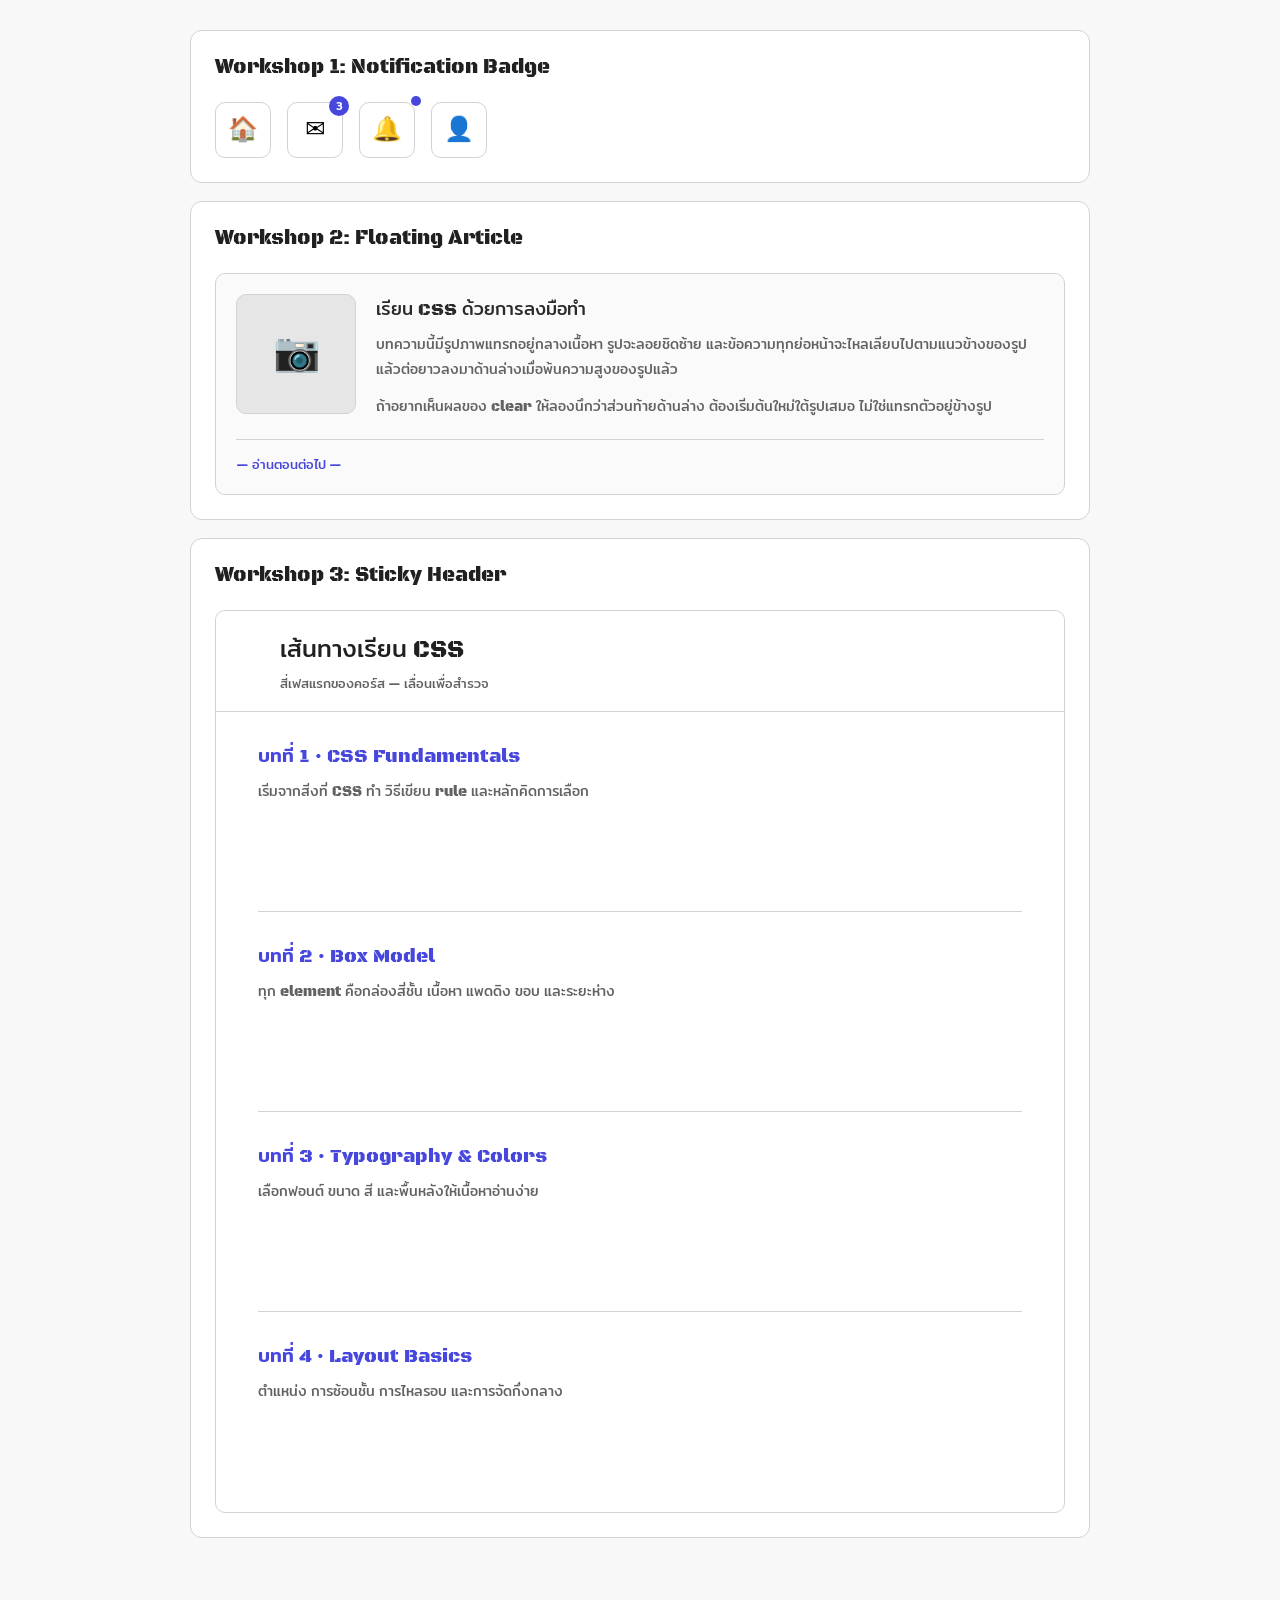
==== layout-basics/index.html @ 8f417d58 "Update layout basics workshop" ====
<!doctype html>
<html lang="th">
  <head>
    <meta charset="UTF-8" />
    <meta name="viewport" content="width=device-width, initial-scale=1.0" />
    <title>Layout Basics</title>
    <link rel="stylesheet" href="./layout-basics.css" />
    <link rel="stylesheet" href="../global.css" />
  </head>
  <body>
    <main class="page">
      <!-- Workshop 1 -->
      <section class="workshop">
        <h2>Workshop 1: Notification Badge</h2>

        <div class="toolbar">
          <button
            class="icon-btn"
            aria-label="Home"
            onclick="window.location.href = '../'"
          >
            <span class="icon">🏠</span>
          </button>

          <button class="icon-btn" aria-label="Messages">
            <span class="icon">✉️</span>
            <span class="badge">3</span>
          </button>

          <button class="icon-btn" aria-label="Notifications">
            <span class="icon">🔔</span>
            <span class="badge badge--dot"></span>
          </button>

          <button class="icon-btn" aria-label="Profile">
            <span class="icon">👤</span>
          </button>
        </div>
      </section>

      <!-- Workshop 2 -->
      <section class="workshop">
        <h2>Workshop 2: Floating Article</h2>

        <article class="article">
          <div class="photo">📷</div>

          <h3 class="headline">เรียน CSS ด้วยการลงมือทำ</h3>

          <p class="text">
            บทความนี้มีรูปภาพแทรกอยู่กลางเนื้อหา รูปจะลอยชิดซ้าย
            และข้อความทุกย่อหน้าจะไหลเลียบไปตามแนวข้างของรูป
            แล้วต่อยาวลงมาด้านล่างเมื่อพ้นความสูงของรูปแล้ว
          </p>

          <p class="text">
            ถ้าอยากเห็นผลของ clear ให้ลองนึกว่าส่วนท้ายด้านล่าง
            ต้องเริ่มต้นใหม่ใต้รูปเสมอ ไม่ใช่แทรกตัวอยู่ข้างรูป
          </p>

          <div class="footer">— อ่านตอนต่อไป —</div>
        </article>
      </section>

      <!-- Workshop 3 -->
      <section class="workshop">
        <h2>Workshop 3: Sticky Header</h2>

        <div class="sticky-demo">
          <header class="hero">
            <div class="container">
              <h1 class="page-title">เส้นทางเรียน CSS</h1>
              <p class="page-sub">สี่เฟสแรกของคอร์ส — เลื่อนเพื่อสำรวจ</p>
            </div>
          </header>

          <main class="content">
            <section class="chapter">
              <h2 class="chapter-head">บทที่ 1 · CSS Fundamentals</h2>
              <p class="chapter-body">
                เริ่มจากสิ่งที่ CSS ทำ วิธีเขียน rule และหลักคิดการเลือก
              </p>
            </section>

            <section class="chapter">
              <h2 class="chapter-head">บทที่ 2 · Box Model</h2>
              <p class="chapter-body">
                ทุก element คือกล่องสี่ชั้น เนื้อหา แพดดิง ขอบ และระยะห่าง
              </p>
            </section>

            <section class="chapter">
              <h2 class="chapter-head">บทที่ 3 · Typography & Colors</h2>
              <p class="chapter-body">
                เลือกฟอนต์ ขนาด สี และพื้นหลังให้เนื้อหาอ่านง่าย
              </p>
            </section>

            <section class="chapter">
              <h2 class="chapter-head">บทที่ 4 · Layout Basics</h2>
              <p class="chapter-body">
                ตำแหน่ง การซ้อนชั้น การไหลรอบ และการจัดกึ่งกลาง
              </p>
            </section>
          </main>
        </div>
      </section>
    </main>
  </body>
</html>
---- layout-basics/layout-basics.css ----
@import url('https://fonts.googleapis.com/css2?family=Black+Ops+One&family=Mitr:wght@200;300;400;500;600;700&display=swap');

* {
    box-sizing: border-box;
    margin: 0;
    padding: 0;
    font-family: "Black Ops One", "Mitr", system-ui;
}

body {
    min-height: 100vh;
    background-color: rgb(248, 248, 248);
    color: rgb(43, 41, 41);
    font-family: "Mitr", system-ui;
}


/* =========================
   PAGE
========================= */

.page {
    width: 90%;
    max-width: 900px;
    margin: 0 auto;
    padding: 30px 0 50px;
}

.page-header {
    margin-bottom: 32px;
}

.eyebrow {
    margin-bottom: 18px;

    color: rgb(71, 71, 221);

    font-family: "Black Ops One", "Mitr", system-ui;
    font-size: 13px;
}

.page-header h1 {
    margin-bottom: 12px;

    font-family: "Black Ops One", "Mitr", system-ui;
    font-size: 34px;
    font-weight: 400;

    color: rgb(32, 32, 32);
}

.page-description {
    color: rgb(99, 98, 98);
    font-size: 14px;
}


/* =========================
   WORKSHOP CARD
========================= */

.workshop {
    margin-bottom: 18px;
    padding: 24px;

    background-color: white;

    border: 1px solid lightgray;
    border-radius: 12px;
}

.workshop > h2 {
    margin-bottom: 22px;

    font-family: "Black Ops One", "Mitr", system-ui;
    font-size: 20px;
    font-weight: 400;

    color: rgb(32, 32, 32);
}


/* =========================
   WORKSHOP 1
   Notification Badge
========================= */

.toolbar {
    display: flex;
    align-items: center;
    gap: 16px;
}

.icon-btn {
    position: relative;

    width: 56px;
    height: 56px;

    display: flex;
    align-items: center;
    justify-content: center;

    background-color: white;

    border: 1px solid lightgray;
    border-radius: 10px;

    font-size: 24px;
    cursor: pointer;
}

.icon-btn:hover {
    background-color: rgb(235, 235, 235);
}

.badge {
    position: absolute;

    top: -7px;
    right: -7px;

    min-width: 20px;
    height: 20px;

    display: flex;
    align-items: center;
    justify-content: center;

    padding: 0 5px;

    color: white;
    background-color: rgb(71, 71, 221);

    border-radius: 20px;

    font-family: "Mitr", system-ui;
    font-size: 11px;
    font-weight: 500;

    z-index: 2;
}

.badge--dot {
    min-width: 10px;
    width: 10px;
    height: 10px;
    padding: 0;
}


/* =========================
   WORKSHOP 2
   Floating Article
========================= */

.article {
    padding: 20px;

    background-color: rgb(250, 250, 250);

    border: 1px solid lightgray;
    border-radius: 10px;
}

.photo {
    float: left;

    width: 120px;
    height: 120px;

    margin-right: 20px;
    margin-bottom: 12px;

    display: flex;
    align-items: center;
    justify-content: center;

    background-color: rgb(230, 230, 230);

    border: 1px solid lightgray;
    border-radius: 10px;

    font-size: 38px;
}

.headline {
    margin-bottom: 10px;

    font-family: "Black Ops One", "Mitr", system-ui;
    font-size: 18px;
    font-weight: 400;
}

.text {
    margin-bottom: 12px;

    color: rgb(99, 98, 98);

    font-size: 14px;
    line-height: 1.8;
}

.footer {
    clear: both;

    margin-top: 18px;
    padding-top: 14px;

    border-top: 1px solid lightgray;

    color: rgb(71, 71, 221);

    font-size: 13px;
}


/* =========================
   WORKSHOP 3
   Sticky Header
========================= */

.sticky-demo {
    background-color: white;

    border: 1px solid lightgray;
    border-radius: 10px;
}

.hero {
    position: sticky;
    top: 0;

    padding: 18px 24px;

    background-color: white;

    border-bottom: 1px solid lightgray;
    border-radius: 10px 10px 0 0;

    z-index: 10;
}

.container {
    width: 90%;
    margin: 0 auto;
}

.page-title {
    margin-bottom: 6px;

    font-size: 24px;
    font-weight: 400;

    color: rgb(32, 32, 32);
}

.page-sub {
    color: rgb(99, 98, 98);
    font-size: 13px;
}

.content {
    width: 90%;
    margin: 0 auto;
}

.chapter {
    min-height: 200px;

    padding: 28px 0;

    border-bottom: 1px solid lightgray;
}

.chapter:last-child {
    border-bottom: none;
}

.chapter-head {
    margin-bottom: 10px;

    color: rgb(71, 71, 221);

    font-size: 19px;
    font-weight: 500;
}

.chapter-body {
    color: rgb(99, 98, 98);

    font-size: 14px;
    line-height: 1.8;
}
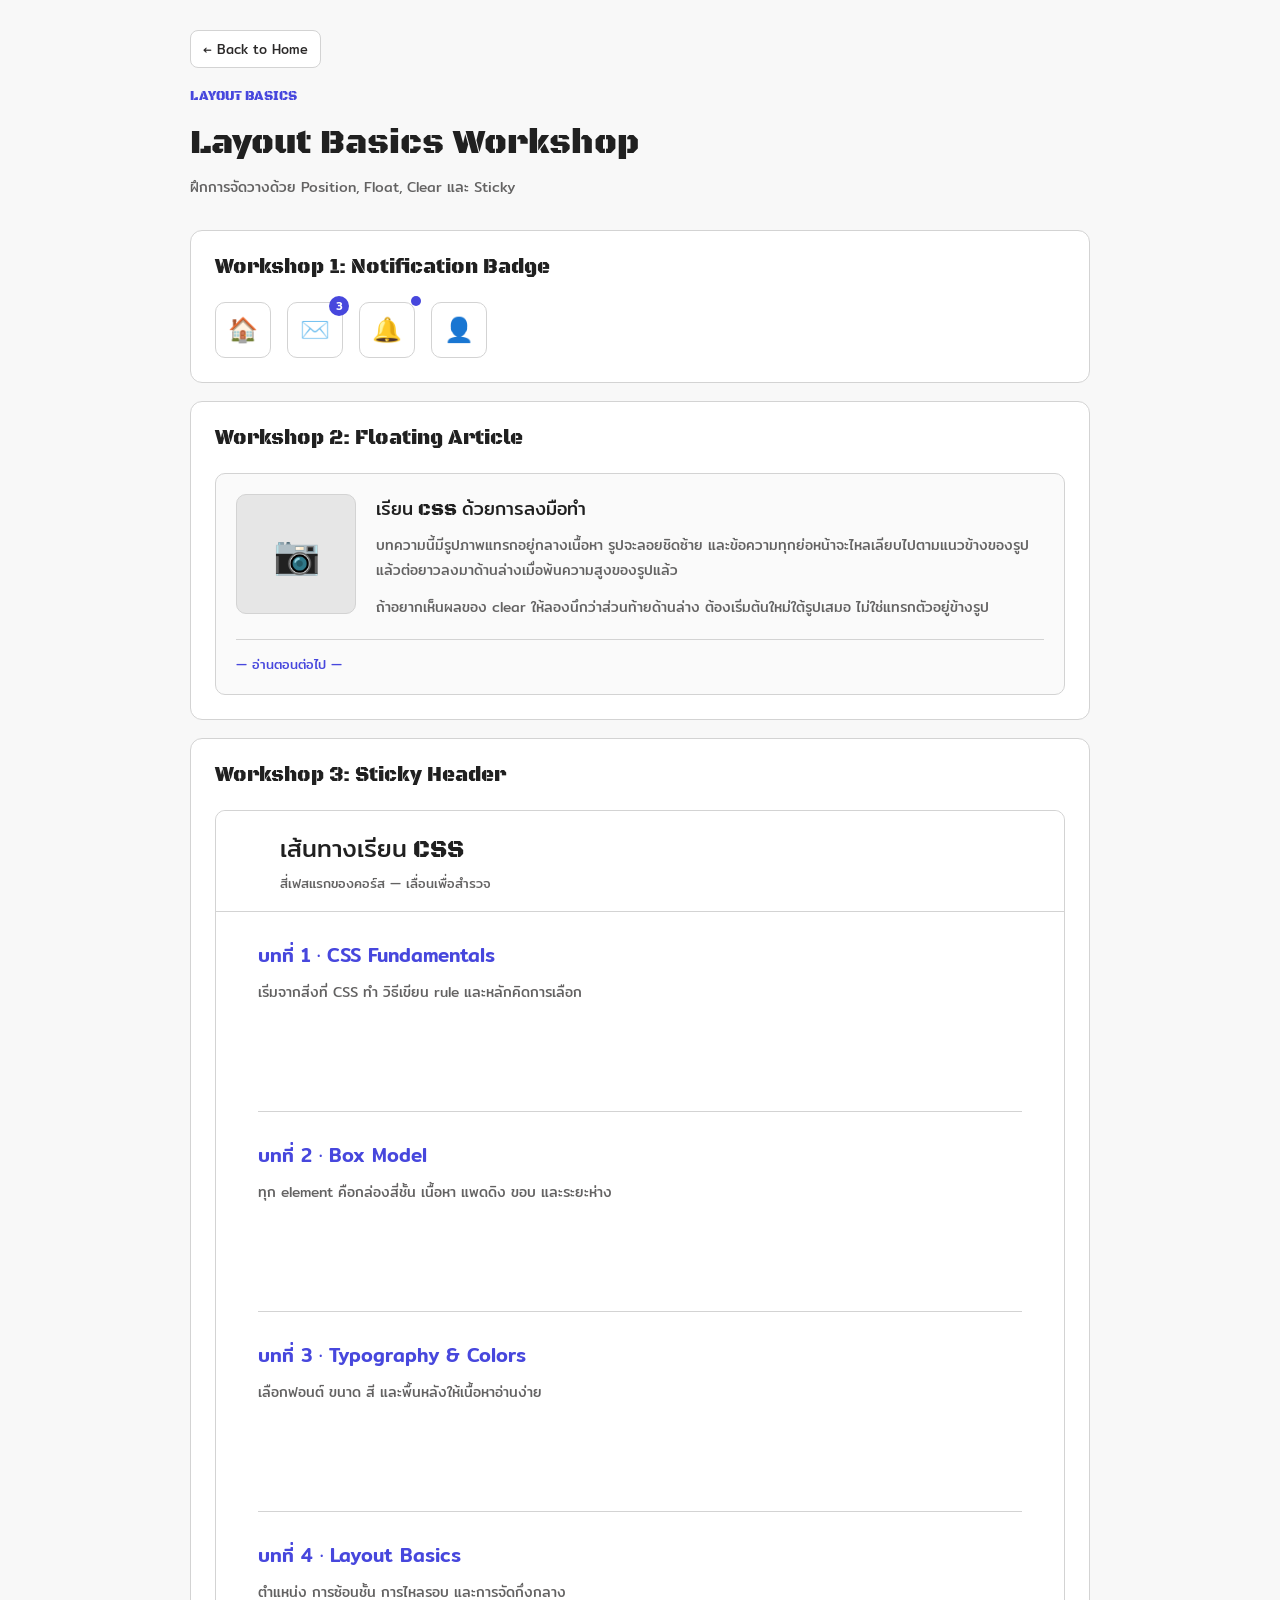
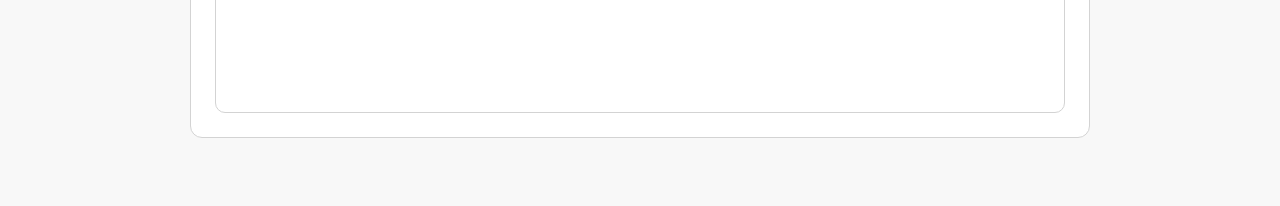
==== commit 8db366da: "Complete CSS homework workshops" ====
--- a/layout-basics/index.html
+++ b/layout-basics/index.html
@@ -3,22 +3,34 @@
   <head>
     <meta charset="UTF-8" />
     <meta name="viewport" content="width=device-width, initial-scale=1.0" />
+
     <title>Layout Basics</title>
+
+    <link rel="stylesheet" href="../global.css" />
     <link rel="stylesheet" href="./layout-basics.css" />
-    <link rel="stylesheet" href="../global.css" />
   </head>
+
   <body>
     <main class="page">
+      <!-- Page Header -->
+      <div class="page-header">
+        <a class="back-home" href="../"> ← Back to Home </a>
+
+        <p class="page-eyebrow">LAYOUT BASICS</p>
+
+        <h1>Layout Basics Workshop</h1>
+
+        <p class="page-description">
+          ฝึกการจัดวางด้วย Position, Float, Clear และ Sticky
+        </p>
+      </div>
+
       <!-- Workshop 1 -->
       <section class="workshop">
         <h2>Workshop 1: Notification Badge</h2>
 
         <div class="toolbar">
-          <button
-            class="icon-btn"
-            aria-label="Home"
-            onclick="window.location.href = '../'"
-          >
+          <button class="icon-btn" aria-label="Home">
             <span class="icon">🏠</span>
           </button>
 
@@ -70,6 +82,7 @@
           <header class="hero">
             <div class="container">
               <h1 class="page-title">เส้นทางเรียน CSS</h1>
+
               <p class="page-sub">สี่เฟสแรกของคอร์ส — เลื่อนเพื่อสำรวจ</p>
             </div>
           </header>
@@ -77,6 +90,7 @@
           <main class="content">
             <section class="chapter">
               <h2 class="chapter-head">บทที่ 1 · CSS Fundamentals</h2>
+
               <p class="chapter-body">
                 เริ่มจากสิ่งที่ CSS ทำ วิธีเขียน rule และหลักคิดการเลือก
               </p>
@@ -84,6 +98,7 @@
 
             <section class="chapter">
               <h2 class="chapter-head">บทที่ 2 · Box Model</h2>
+
               <p class="chapter-body">
                 ทุก element คือกล่องสี่ชั้น เนื้อหา แพดดิง ขอบ และระยะห่าง
               </p>
@@ -91,6 +106,7 @@
 
             <section class="chapter">
               <h2 class="chapter-head">บทที่ 3 · Typography & Colors</h2>
+
               <p class="chapter-body">
                 เลือกฟอนต์ ขนาด สี และพื้นหลังให้เนื้อหาอ่านง่าย
               </p>
@@ -98,6 +114,7 @@
 
             <section class="chapter">
               <h2 class="chapter-head">บทที่ 4 · Layout Basics</h2>
+
               <p class="chapter-body">
                 ตำแหน่ง การซ้อนชั้น การไหลรอบ และการจัดกึ่งกลาง
               </p>
--- a/layout-basics/layout-basics.css
+++ b/layout-basics/layout-basics.css
@@ -1,16 +1,19 @@
 @import url('https://fonts.googleapis.com/css2?family=Black+Ops+One&family=Mitr:wght@200;300;400;500;600;700&display=swap');
+
 
 * {
     box-sizing: border-box;
     margin: 0;
     padding: 0;
-    font-family: "Black Ops One", "Mitr", system-ui;
-}
+}
+
 
 body {
     min-height: 100vh;
+
     background-color: rgb(248, 248, 248);
     color: rgb(43, 41, 41);
+
     font-family: "Mitr", system-ui;
 }
 
@@ -22,15 +25,45 @@
 .page {
     width: 90%;
     max-width: 900px;
+
     margin: 0 auto;
     padding: 30px 0 50px;
 }
 
+
 .page-header {
     margin-bottom: 32px;
 }
 
-.eyebrow {
+
+.back-home {
+    display: inline-block;
+
+    margin-bottom: 20px;
+    padding: 8px 12px;
+
+    color: rgb(43, 41, 41);
+    background-color: white;
+
+    border: 1px solid lightgray;
+    border-radius: 8px;
+
+    text-decoration: none;
+
+    font-size: 13px;
+    font-weight: 400;
+}
+
+
+.back-home:hover {
+    color: white;
+    background-color: rgb(75, 75, 75);
+
+    border-color: rgb(75, 75, 75);
+}
+
+
+.page-eyebrow {
     margin-bottom: 18px;
 
     color: rgb(71, 71, 221);
@@ -38,19 +71,22 @@
     font-family: "Black Ops One", "Mitr", system-ui;
     font-size: 13px;
 }
+
 
 .page-header h1 {
     margin-bottom: 12px;
 
+    color: rgb(32, 32, 32);
+
     font-family: "Black Ops One", "Mitr", system-ui;
     font-size: 34px;
     font-weight: 400;
-
-    color: rgb(32, 32, 32);
-}
+}
+
 
 .page-description {
     color: rgb(99, 98, 98);
+
     font-size: 14px;
 }
 
@@ -69,14 +105,15 @@
     border-radius: 12px;
 }
 
+
 .workshop > h2 {
     margin-bottom: 22px;
 
+    color: rgb(32, 32, 32);
+
     font-family: "Black Ops One", "Mitr", system-ui;
     font-size: 20px;
     font-weight: 400;
-
-    color: rgb(32, 32, 32);
 }
 
 
@@ -91,6 +128,7 @@
     gap: 16px;
 }
 
+
 .icon-btn {
     position: relative;
 
@@ -101,18 +139,22 @@
     align-items: center;
     justify-content: center;
 
+    color: rgb(43, 41, 41);
     background-color: white;
 
     border: 1px solid lightgray;
     border-radius: 10px;
 
     font-size: 24px;
+
     cursor: pointer;
 }
+
 
 .icon-btn:hover {
     background-color: rgb(235, 235, 235);
 }
+
 
 .badge {
     position: absolute;
@@ -141,10 +183,13 @@
     z-index: 2;
 }
 
+
 .badge--dot {
     min-width: 10px;
+
     width: 10px;
     height: 10px;
+
     padding: 0;
 }
 
@@ -162,6 +207,7 @@
     border: 1px solid lightgray;
     border-radius: 10px;
 }
+
 
 .photo {
     float: left;
@@ -184,13 +230,17 @@
     font-size: 38px;
 }
 
+
 .headline {
     margin-bottom: 10px;
 
+    color: rgb(32, 32, 32);
+
     font-family: "Black Ops One", "Mitr", system-ui;
     font-size: 18px;
     font-weight: 400;
 }
+
 
 .text {
     margin-bottom: 12px;
@@ -201,15 +251,16 @@
     line-height: 1.8;
 }
 
+
 .footer {
     clear: both;
 
     margin-top: 18px;
     padding-top: 14px;
 
+    color: rgb(71, 71, 221);
+
     border-top: 1px solid lightgray;
-
-    color: rgb(71, 71, 221);
 
     font-size: 13px;
 }
@@ -227,8 +278,10 @@
     border-radius: 10px;
 }
 
+
 .hero {
     position: sticky;
+
     top: 0;
 
     padding: 18px 24px;
@@ -241,29 +294,38 @@
     z-index: 10;
 }
 
+
 .container {
     width: 90%;
+
     margin: 0 auto;
 }
+
 
 .page-title {
     margin-bottom: 6px;
 
+    color: rgb(32, 32, 32);
+
+    font-family: "Black Ops One", "Mitr", system-ui;
     font-size: 24px;
     font-weight: 400;
-
-    color: rgb(32, 32, 32);
-}
+}
+
 
 .page-sub {
     color: rgb(99, 98, 98);
+
     font-size: 13px;
 }
+
 
 .content {
     width: 90%;
+
     margin: 0 auto;
 }
+
 
 .chapter {
     min-height: 200px;
@@ -273,10 +335,12 @@
     border-bottom: 1px solid lightgray;
 }
 
+
 .chapter:last-child {
     border-bottom: none;
 }
 
+
 .chapter-head {
     margin-bottom: 10px;
 
@@ -285,6 +349,7 @@
     font-size: 19px;
     font-weight: 500;
 }
+
 
 .chapter-body {
     color: rgb(99, 98, 98);
